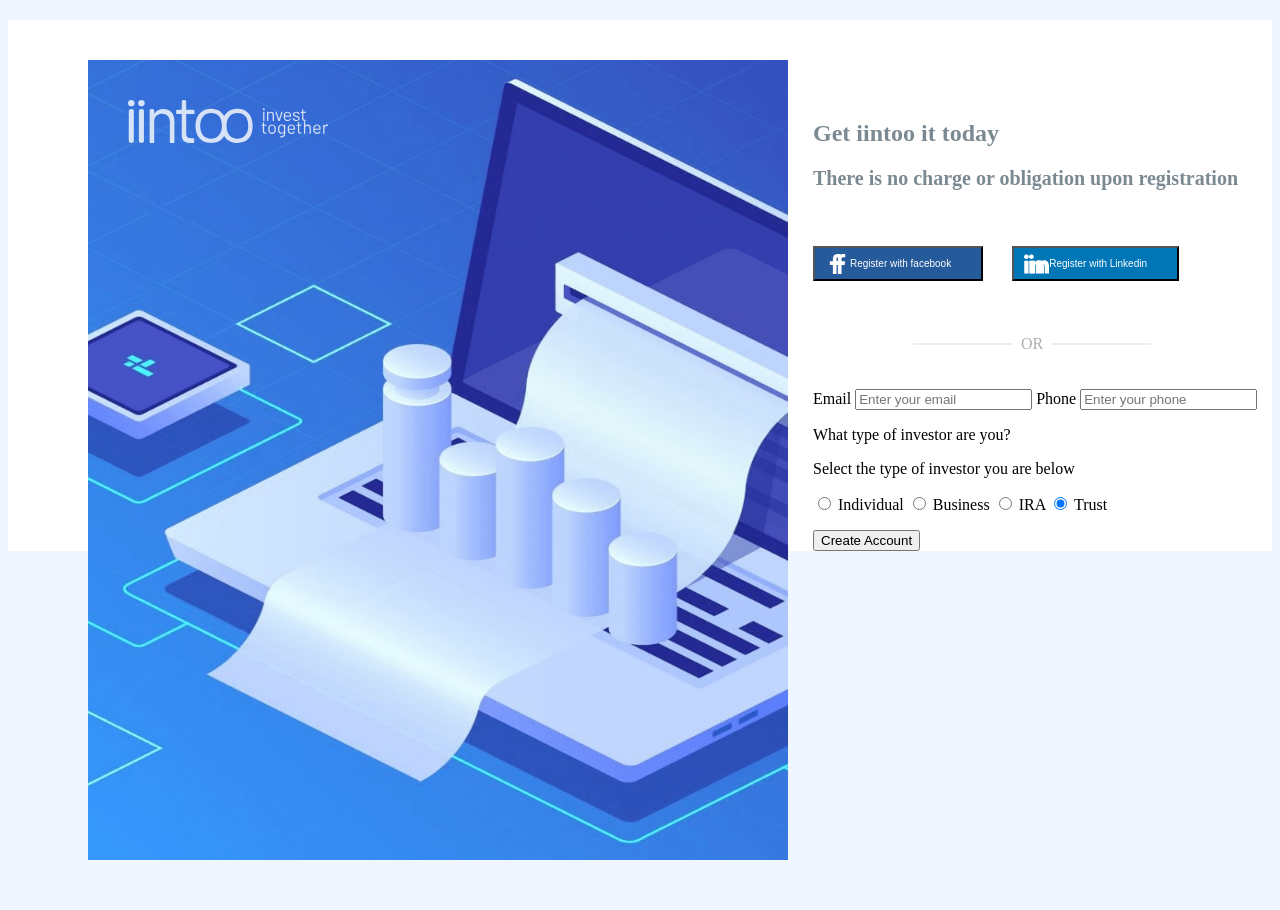
==== first.html @ 3dd86235 "first verstka" ====
<!DOCTYPE html>
<html lang="en">
<head>
    <meta charset="UTF-8">
    <meta name="viewport" content="width=device-width, initial-scale=1.0">
    <title>First verstka</title>
    <link rel="stylesheet" href="./style.css">
    
</head>
<header>
</header>
<body>
    <div class="first">
        <div class="design">
            <img src="./bg.jpg" alt="blue design with a laptop" class="bg">
            <img src="./logo.svg" class="logo" alt="logo">
        </div>

        <h2>
            Get iintoo it today
        </h2>

        <h3>
            There is no charge or obligation upon registration
        </h3>
        <br><br>

        <button class="facebook" type="submit">Register with facebook
             <img src="./facebook.svg" alt="Register with facebook" width="20" height="20" class="button-facebook">
        </button>

        <button class="Linkedin" type="submit">Register with Linkedin
            <img src="./linkedin.svg" alt="Linkedin" width="20" height="20" class="button-Linkedin">
        </button>
        <br><br><br><br>
        <div class="divider">OR</div>
        <br><br>
    
        <form action="" method="get" class="form-example">
            <div class="form-example">
                <label for="email">Email</label>
                <input type="email" id="email" name="email"
                placeholder="Enter your email" required>
                <label for="phone">Phone</label>
                <input type="phone" id="phone" name="phone"
                placeholder="Enter your phone" required>
            </div>

        <p>
           What type of investor are you?
        </p>
        <p>
           Select the type of investor you are below
        </p>
   

        <form action="" method="get" class="form-example">
            <div class="form-example">
                <input type="radio" id="Individual" name="options"
                value="Individual" checked>
                <label for="Individual">Individual</label>

                <input type="radio" id="Business" name="options"
                value="Business" checked>
                <label for="Business">Business</label>

                <input type="radio" id="IRA" name="options"
                value="IRA" checked>
                <label for="IRA">IRA</label>

                <input type="radio" id="Trust" name="options"
                value="Trust" checked>
                <label for="Trust">Trust</label>
            </div>

        <p>
           <button>Create Account</button>
        </p>
    </div>
</body>
</html>
---- style.css ----
@font-face{
  font-family: "Barlow";
  src: url("./Barlow-Black.otf") format("Barlow");
  font-weight: normal;
  font-style: normal;
}
.design{
  position: relative;
}
.bg {
  float: left;
  width: 700px;
  height: 800px;
  padding-top: 40px;
  padding-right: 25px;
  padding-bottom: 50px;
  padding-left: 80px;
}
.logo{
  position: absolute;
  top: 80px;          
  left: 120px;         
  width: 200px;        
  opacity: 0.8;    
}
.first{
    border-radius: 50px solid transparent;
    background-color: #FFFFFF;
    font-family: "Barlow";
}
body{
    background-color: #EFF6FF;
    font-family: "Barlow";
}
h2{
    font-size: 24px;
    color:#7B8A92;
    text-align: left;
    padding-top: 100px;
    font-family: "Barlow";
    margin: 20px;
}
h3{
    font-size: 20px;
    color:#7B8A92;
    text-align: left;
}
.facebook{
  background-color:#255A9B;
  font-size: 10px;
  float: center;
  color: #FFFFFF;
  display: inline-flex; /* Используем flexbox для выравнивания */
  align-items: center;  /* Центрируем иконку и текст по вертикали */
  padding: 10px 30px;
  cursor: pointer;
  position: relative;
  padding-left: 35px;
  box-sizing: border-box;
  margin-right: 25px;
}
.button-facebook{
  content: "";
  position: absolute;
  left: 10px;
  top: 50%;
  transform: translateY(-50%);
  width: 30px;
  height: 20px;
  background-image: url('./facebook.svg');
  background-size: contain;
  background-repeat: no-repeat;
}

.Linkedin{
  background-color: #0076B6;
  font-size: 10px;
  float: center;
  color: #FFFFFF;
  display: inline-flex; /* Используем flexbox для выравнивания */
  align-items: center;  /* Центрируем иконку и текст по вертикали */
  padding: 10px 30px;
  cursor: pointer;
  position: relative;
  padding-left: 35px;
}
.button-Linkedin {
  content: "";
  position: absolute;
  left: 10px; /* Позиция от левого края */
  top: 50%;
  transform: translateY(-50%); /* Центрирование по вертикали */
  width: 30px;
  height: 20px;
  background-image: url('./linkedin.svg');
  background-size: contain;
  background-repeat: no-repeat;
}
.divider {
    display: flex;
    align-items: center;
    text-align: center;
    color: #AFAFAF;
    padding-left: 100px;
  }

  .divider::before,
  .divider::after {
    content: '';
    flex-shrink: 2; /* Линия будет сжиматься быстрее, чем другие элементы */
  width: 100px;
    border-bottom: 2px solid #EEEEEE; /* Цвет линии */
  }

  .divider:not(:empty)::before {
    margin-right: .5em; /* Отступ текста от левой линии */
  }

  .divider:not(:empty)::after {
    margin-left: .5em; /* Отступ текста от правой линии */
  }

.input-group {
    border: 1px solid #ccc;
    padding: 10px;
    display: flex;
    flex-direction: column; /* Label над input */
    width: 250px;
  }
  .input-group label {
    font-weight: bold;
    margin-bottom: 5px;
  }
  .input-group input {
    border: 1px solid #aaa;
    padding: 5px;
  }
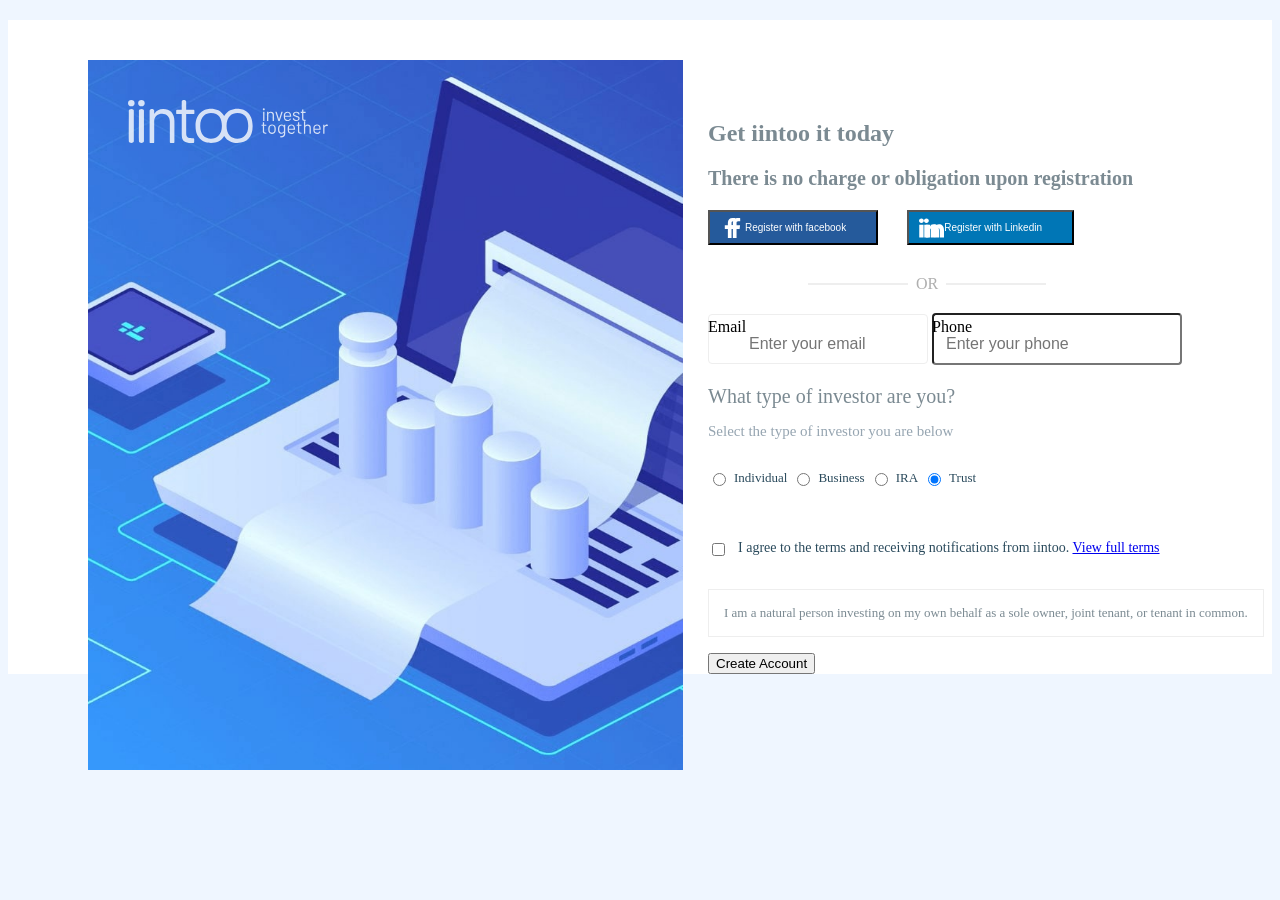
==== commit dccf1073: "123" ====
--- a/first.html
+++ b/first.html
@@ -16,66 +16,79 @@
             <img src="./logo.svg" class="logo" alt="logo">
         </div>
 
-        <h2>
-            Get iintoo it today
-        </h2>
+        <div class="design-2">
+             <h2>
+                Get iintoo it today
+            </h2>
 
-        <h3>
-            There is no charge or obligation upon registration
-        </h3>
-        <br><br>
+            <h3>
+                There is no charge or obligation upon registration
+            </h3>
+        
 
-        <button class="facebook" type="submit">Register with facebook
+            <button class="facebook" type="submit">Register with facebook
              <img src="./facebook.svg" alt="Register with facebook" width="20" height="20" class="button-facebook">
-        </button>
+            </button>
 
-        <button class="Linkedin" type="submit">Register with Linkedin
-            <img src="./linkedin.svg" alt="Linkedin" width="20" height="20" class="button-Linkedin">
-        </button>
-        <br><br><br><br>
-        <div class="divider">OR</div>
-        <br><br>
+            <button class="Linkedin" type="submit">Register with Linkedin
+                <img src="./linkedin.svg" alt="Linkedin" width="20" height="20" class="button-Linkedin">
+            </button>
+        
+
+            <div class="divider">OR</div>
+        
+
     
-        <form action="" method="get" class="form-example">
-            <div class="form-example">
-                <label for="email">Email</label>
-                <input type="email" id="email" name="email"
+            <form action="" method="get" class="email-phone">
+                <div class="email-phone">
+                   <label class="email" for="email">Email</label>
+                   <input type="email" id="email" name="email"
                 placeholder="Enter your email" required>
-                <label for="phone">Phone</label>
-                <input type="phone" id="phone" name="phone"
+                   <label class="phone" for="phone">Phone</label>
+                   <input type="phone" id="phone" name="phone"
                 placeholder="Enter your phone" required>
+                </div>
+
+            <p class="investor">
+                What type of investor are you?
+            </p>
+            <p class="select">
+                Select the type of investor you are below
+            </p>
+   
+
+            <form action="" method="get" class="choice">
+                <div class="type">
+                    <input type="radio" id="Individual" name="options"
+                value="Individual" checked>
+                    <label for="Individual">Individual</label>
+
+                    <input type="radio" id="Business" name="options"
+                value="Business" checked>
+                    <label for="Business">Business</label>
+
+                    <input type="radio" id="IRA" name="options"
+                value="IRA" checked>
+                    <label for="IRA">IRA</label>
+
+                    <input type="radio" id="Trust" name="options"
+                value="Trust" checked>
+                    <label for="Trust">Trust</label>
+                </div>
+                <br><br><br>
+
+            <div class="terms">
+                    <input type="checkbox">
+                    <span>I agree to the terms and receiving notifications from iintoo. <a href="#">View full terms</a></span>
+            </div>
+            <div class="dop">
+                    I am a natural person investing on my own behalf as a sole owner, joint tenant, or tenant in common.
             </div>
 
-        <p>
-           What type of investor are you?
-        </p>
-        <p>
-           Select the type of investor you are below
-        </p>
-   
-
-        <form action="" method="get" class="form-example">
-            <div class="form-example">
-                <input type="radio" id="Individual" name="options"
-                value="Individual" checked>
-                <label for="Individual">Individual</label>
-
-                <input type="radio" id="Business" name="options"
-                value="Business" checked>
-                <label for="Business">Business</label>
-
-                <input type="radio" id="IRA" name="options"
-                value="IRA" checked>
-                <label for="IRA">IRA</label>
-
-                <input type="radio" id="Trust" name="options"
-                value="Trust" checked>
-                <label for="Trust">Trust</label>
-            </div>
-
-        <p>
-           <button>Create Account</button>
-        </p>
+            <p class="Create">
+               <button>Create Account</button>
+            </p>
+        </div>
     </div>
 </body>
 </html>
--- a/style.css
+++ b/style.css
@@ -1,6 +1,9 @@
+* {
+  box-sizing: border-box;
+}
 @font-face{
   font-family: "Barlow";
-  src: url("./Barlow-Black.otf") format("Barlow");
+  src: url("./Barlow-Black.otf") format("otf");
   font-weight: normal;
   font-style: normal;
 }
@@ -50,8 +53,8 @@
   font-size: 10px;
   float: center;
   color: #FFFFFF;
-  display: inline-flex; /* Используем flexbox для выравнивания */
-  align-items: center;  /* Центрируем иконку и текст по вертикали */
+  display: inline-flex;
+  align-items: center;
   padding: 10px 30px;
   cursor: pointer;
   position: relative;
@@ -77,8 +80,8 @@
   font-size: 10px;
   float: center;
   color: #FFFFFF;
-  display: inline-flex; /* Используем flexbox для выравнивания */
-  align-items: center;  /* Центрируем иконку и текст по вертикали */
+  display: inline-flex; 
+  align-items: center; 
   padding: 10px 30px;
   cursor: pointer;
   position: relative;
@@ -87,9 +90,9 @@
 .button-Linkedin {
   content: "";
   position: absolute;
-  left: 10px; /* Позиция от левого края */
+  left: 10px;
   top: 50%;
-  transform: translateY(-50%); /* Центрирование по вертикали */
+  transform: translateY(-50%);
   width: 30px;
   height: 20px;
   background-image: url('./linkedin.svg');
@@ -102,36 +105,102 @@
     text-align: center;
     color: #AFAFAF;
     padding-left: 100px;
+    padding-top: 30px;
   }
 
   .divider::before,
   .divider::after {
     content: '';
-    flex-shrink: 2; /* Линия будет сжиматься быстрее, чем другие элементы */
+    flex-shrink: 2;
   width: 100px;
-    border-bottom: 2px solid #EEEEEE; /* Цвет линии */
+    border-bottom: 2px solid #EEEEEE;
   }
 
   .divider:not(:empty)::before {
-    margin-right: .5em; /* Отступ текста от левой линии */
+    margin-right: .5em;
   }
 
   .divider:not(:empty)::after {
-    margin-left: .5em; /* Отступ текста от правой линии */
-  }
-
-.input-group {
-    border: 1px solid #ccc;
-    padding: 10px;
-    display: flex;
-    flex-direction: column; /* Label над input */
-    width: 250px;
-  }
-  .input-group label {
-    font-weight: bold;
-    margin-bottom: 5px;
-  }
-  .input-group input {
-    border: 1px solid #aaa;
-    padding: 5px;
-  }+    margin-left: .5em;
+  }
+.email-phone {
+  position: relative;
+  margin-top: 20px;
+}
+#email {
+  border: 1px solid #EEEEEE;
+  border-radius: 4px;
+  padding: 20px 12px 10px;
+  font-size: 16px;
+  outline: none;
+  width: 220px;
+  padding-left: 40px;
+  color: #AFAFAF
+}
+.email {
+  position:absolute;
+  top: 5px;
+  color: #AFAFAF
+  font-size: 14px;
+  transition: all 0.2s ease;
+  pointer-events: none;
+}
+
+#phone {
+  color: #AFAFAF
+  border: 1px solid #EEEEEE;
+  border-radius: 4px;
+  padding: 20px 12px 10px;
+  font-size: 16px;
+  outline: none;
+  width: 250px;
+}
+.phone {
+  position: absolute;
+  text-align: center;
+  top: 5px;
+  color: #AFAFAF
+  font-size: 14px;
+  transition: all 0.2s ease;
+  pointer-events: none;
+}
+.investor {
+  color: #7B8A92;
+  font-size: 20px;
+  margin-bottom: 10px;
+}
+.select{
+  color: #96A5B1;
+  font-size: 15px;
+  margin-bottom: 30px;
+}
+.choice {
+  display: flex;
+  justify-content: space-between;
+  margin-bottom: 20px;
+  }
+
+.type {
+  font-size: 13px;
+  display: flex;
+  align-items: center;
+  gap: 5px;
+  color: #2A4A5C;
+  }
+.dop {
+  font-size: 13px;
+  border: 1px solid #EEEEEE;
+  padding: 15px;         
+  display: inline-block;
+  color: #7B8A92;
+}
+
+.terms {
+  font-size: 14px;
+  color: #2A4A5C;
+  margin-bottom: 30px;
+  display: flex;
+  align-items: flex-start;
+  gap: 10px;
+}
+  
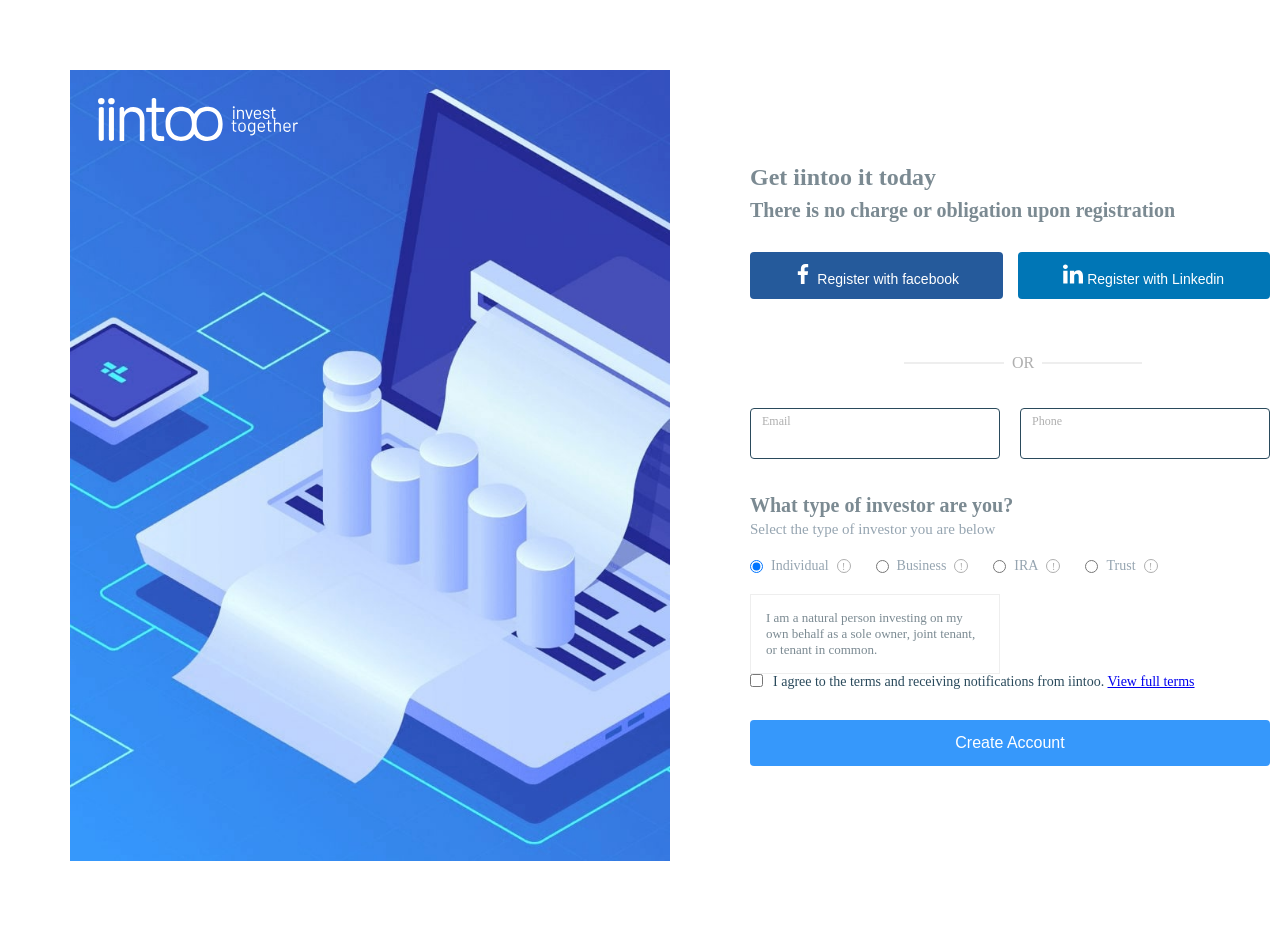
==== commit 05a38b30: "may" ====
--- a/first.html
+++ b/first.html
@@ -17,77 +17,89 @@
         </div>
 
         <div class="design-2">
-             <h2>
+            <div class="design-panel">
+                <h2>
                 Get iintoo it today
-            </h2>
+                </h2>
 
-            <h3>
+                <h3>
                 There is no charge or obligation upon registration
-            </h3>
+                </h3>
         
 
-            <button class="facebook" type="submit">Register with facebook
-             <img src="./facebook.svg" alt="Register with facebook" width="20" height="20" class="button-facebook">
-            </button>
+                <div class="social">
+                    <button class="facebook" type="submit">
+                    <img src="./facebook.svg" alt="facebook" width="20" height="20">
+                Register with facebook</button>
 
-            <button class="Linkedin" type="submit">Register with Linkedin
-                <img src="./linkedin.svg" alt="Linkedin" width="20" height="20" class="button-Linkedin">
-            </button>
+                    <button class="Linkedin" type="submit">
+                    <img src="./linkedin.svg" alt="Linkedin" width="20" height="20">
+                Register with Linkedin</button>
+                </div>
         
 
-            <div class="divider">OR</div>
+                <div class="divider">OR</div>
+                <br><br>
+                
+
         
+    
+                <form action="" method="get">
+                    <div class="email-phone">
+                        <div class="form-email-phone">
+                            <label for="email">Email</label>
+                            <input type="email" id="email" required>
+                        </div>
+                        <div class="form-email-phone">
+                            <label for="phone">Phone</label>
+                            <input type="tel" id="phone">
+                        </div>
+                    </div>
 
-    
-            <form action="" method="get" class="email-phone">
-                <div class="email-phone">
-                   <label class="email" for="email">Email</label>
-                   <input type="email" id="email" name="email"
-                placeholder="Enter your email" required>
-                   <label class="phone" for="phone">Phone</label>
-                   <input type="phone" id="phone" name="phone"
-                placeholder="Enter your phone" required>
-                </div>
+                
+                <div class="block-investor">
+                    <p class="investor">
+                    What type of investor are you?
+                    </p>
+                    <p class="select">
+                    Select the type of investor you are below
+                    </p>
 
-            <p class="investor">
-                What type of investor are you?
-            </p>
-            <p class="select">
-                Select the type of investor you are below
-            </p>
-   
+                    <div class="radio-group">
+                        <label class="radio-label">
+                            <input type="radio" name="investor_type" value="Individual" checked>
+                            Individual <span class="info-icon">!</span>
+                        </label>
+                        <label class="radio-label">
+                            <input type="radio" name="investor_type" value="Business">
+                            Business <span class="info-icon">!</span>
+                        </label>
+                        <label class="radio-label">
+                            <input type="radio" name="investor_type" value="IRA">
+                            IRA <span class="info-icon">!</span>
+                        </label>
+                        <label class="radio-label">
+                            <input type="radio" name="investor_type" value="Trust">
+                            Trust <span class="info-icon">!</span>
+                        </label>
+                    </div>
+                </div>      
+                
+                <div class="dop">
+                    I am a natural person investing on my own behalf as a sole owner, joint tenant, or tenant in common.
+                </div>    
+                
 
-            <form action="" method="get" class="choice">
-                <div class="type">
-                    <input type="radio" id="Individual" name="options"
-                value="Individual" checked>
-                    <label for="Individual">Individual</label>
-
-                    <input type="radio" id="Business" name="options"
-                value="Business" checked>
-                    <label for="Business">Business</label>
-
-                    <input type="radio" id="IRA" name="options"
-                value="IRA" checked>
-                    <label for="IRA">IRA</label>
-
-                    <input type="radio" id="Trust" name="options"
-                value="Trust" checked>
-                    <label for="Trust">Trust</label>
-                </div>
-                <br><br><br>
-
-            <div class="terms">
+                <div class="terms">
                     <input type="checkbox">
                     <span>I agree to the terms and receiving notifications from iintoo. <a href="#">View full terms</a></span>
+                </div>
+           
+
+               <div>
+                   <button class="Create">Create Account</button>
+               </div>
             </div>
-            <div class="dop">
-                    I am a natural person investing on my own behalf as a sole owner, joint tenant, or tenant in common.
-            </div>
-
-            <p class="Create">
-               <button>Create Account</button>
-            </p>
         </div>
     </div>
 </body>
--- a/style.css
+++ b/style.css
@@ -1,119 +1,139 @@
 * {
   box-sizing: border-box;
+  margin: 0;
+  padding: 0;
 }
 @font-face{
   font-family: "Barlow";
-  src: url("./Barlow-Black.otf") format("otf");
+  src: url("./Barlow-Light.otf") format("opentype");
   font-weight: normal;
   font-style: normal;
 }
+.first{
+  display: flex;
+  justify-content: space-around;
+  box-sizing: border-box;
+  background-color: #FFFFFF;
+  font-family: "Barlow";
+  width: 100%;
+  
+}
 .design{
-  position: relative;
-}
+  max-width: 700px;
+  display: grid;
+  margin: 30px;
+  place-items: center;
+}
+.design > img {
+  grid-area: 1 / 1;
+}
+.design-2{
+  flex: 1;
+  background-color: #ffffff;
+  display: flex;
+  align-items: center;
+  /*justify-content: center;*/
+  padding: 10px;
+  /*flex-direction: column;
+  justify-content: flex-start;
+  align-self:center;
+  padding: 100px;*/
+}
+.design-panel {
+  width: 100%;
+  max-width: 540px;
+}
+
 .bg {
-  float: left;
-  width: 700px;
+  display: block;
+  width: 600px;
+  max-width: 100%;  
+  z-index: 1;
+  margin: 40px;
+
+  
+  /*float: left;
   height: 800px;
   padding-top: 40px;
   padding-right: 25px;
   padding-bottom: 50px;
-  padding-left: 80px;
-}
+  padding-left: 80px;*/
+}
+
 .logo{
-  position: absolute;
-  top: 80px;          
-  left: 120px;         
-  width: 200px;        
-  opacity: 0.8;    
-}
-.first{
-    border-radius: 50px solid transparent;
-    background-color: #FFFFFF;
-    font-family: "Barlow";
-}
+  z-index: 2;
+  width: 200px;             
+  display: flex;
+  justify-self: start;
+  align-self: start;
+  margin-top: 10%;            
+  margin-left: 10%;   
+}
+
+
 body{
     background-color: #EFF6FF;
-    font-family: "Barlow";
+    
 }
 h2{
     font-size: 24px;
     color:#7B8A92;
-    text-align: left;
-    padding-top: 100px;
-    font-family: "Barlow";
-    margin: 20px;
+    font-weight: 600;
+    margin-bottom: 8px;
+    /*display: flex;
+    align-content: space-around;
+    font-weight: bold;*/
 }
 h3{
     font-size: 20px;
     color:#7B8A92;
-    text-align: left;
+    margin-bottom: 30px;
+   
+}
+.social{
+  display: flex;
+  gap: 15px;
+  margin-bottom: 25px;
 }
 .facebook{
   background-color:#255A9B;
-  font-size: 10px;
-  float: center;
-  color: #FFFFFF;
-  display: inline-flex;
-  align-items: center;
-  padding: 10px 30px;
-  cursor: pointer;
-  position: relative;
-  padding-left: 35px;
-  box-sizing: border-box;
-  margin-right: 25px;
-}
-.button-facebook{
-  content: "";
-  position: absolute;
-  left: 10px;
-  top: 50%;
-  transform: translateY(-50%);
-  width: 30px;
-  height: 20px;
-  background-image: url('./facebook.svg');
-  background-size: contain;
-  background-repeat: no-repeat;
+  flex: 1;
+  padding: 12px;
+  border: none;
+  border-radius: 4px;
+  color: #ffffff;
+  font-weight: 100;
+  font-size: 14px;
+  cursor: pointer;
 }
 
 .Linkedin{
   background-color: #0076B6;
-  font-size: 10px;
-  float: center;
-  color: #FFFFFF;
-  display: inline-flex; 
-  align-items: center; 
-  padding: 10px 30px;
-  cursor: pointer;
-  position: relative;
-  padding-left: 35px;
-}
-.button-Linkedin {
-  content: "";
-  position: absolute;
-  left: 10px;
-  top: 50%;
-  transform: translateY(-50%);
-  width: 30px;
-  height: 20px;
-  background-image: url('./linkedin.svg');
-  background-size: contain;
-  background-repeat: no-repeat;
-}
+  flex: 1;
+  padding: 12px;
+  border: none;
+  border-radius: 4px;
+  color: #ffffff;
+  font-weight: 100;
+  font-size: 14px;
+  cursor: pointer;
+}
+
 .divider {
-    display: flex;
-    align-items: center;
-    text-align: center;
-    color: #AFAFAF;
-    padding-left: 100px;
-    padding-top: 30px;
+  display: flex;
+  align-items: center;
+  text-align: center;
+  color: #AFAFAF;
+  padding-left: 154px;
+  padding-top: 30px;
   }
 
   .divider::before,
   .divider::after {
-    content: '';
-    flex-shrink: 2;
+  content: '';
+  flex-shrink: 2;
   width: 100px;
-    border-bottom: 2px solid #EEEEEE;
+  border-bottom: 2px solid #EEEEEE;
   }
 
   .divider:not(:empty)::before {
@@ -123,76 +143,88 @@
   .divider:not(:empty)::after {
     margin-left: .5em;
   }
+
 .email-phone {
+  display: flex;
+  gap: 20px;
+  margin-bottom: 35px;
+}
+
+.form-email-phone {
+  flex: 1;
   position: relative;
-  margin-top: 20px;
-}
-#email {
-  border: 1px solid #EEEEEE;
-  border-radius: 4px;
-  padding: 20px 12px 10px;
-  font-size: 16px;
+}
+
+.form-email-phone input {
+
+
+width: 100%;
+  padding: 22px 12px 10px 12px;
+  border: 1px solid #2A4A5C;
+  border-radius: 4px;
+  font-size: 15px;
+  color: #AFAFAF;
   outline: none;
-  width: 220px;
-  padding-left: 40px;
-  color: #AFAFAF
-}
-.email {
-  position:absolute;
-  top: 5px;
-  color: #AFAFAF
-  font-size: 14px;
-  transition: all 0.2s ease;
+}
+
+.form-email-phone label {
+  position: absolute;
+  left: 12px;
+  top: 6px;
+  font-size: 12px;
+  color: #AFAFAF;
   pointer-events: none;
 }
-
-#phone {
-  color: #AFAFAF
-  border: 1px solid #EEEEEE;
-  border-radius: 4px;
-  padding: 20px 12px 10px;
-  font-size: 16px;
-  outline: none;
-  width: 250px;
-}
-.phone {
-  position: absolute;
-  text-align: center;
-  top: 5px;
-  color: #AFAFAF
-  font-size: 14px;
-  transition: all 0.2s ease;
-  pointer-events: none;
+.block-investor {
+  border: none;
+  margin-bottom: 20px;
 }
 .investor {
   color: #7B8A92;
   font-size: 20px;
-  margin-bottom: 10px;
+  font-weight: 600;
+  margin-bottom: 4px;
 }
 .select{
   color: #96A5B1;
   font-size: 15px;
-  margin-bottom: 30px;
-}
-.choice {
-  display: flex;
-  justify-content: space-between;
   margin-bottom: 20px;
-  }
-
-.type {
-  font-size: 13px;
-  display: flex;
-  align-items: center;
-  gap: 5px;
-  color: #2A4A5C;
-  }
+}
+.radio-group {
+  display: flex;
+  gap: 25px;
+  margin-bottom: 20px;
+}
+
+.radio-label {
+  display: flex;
+  align-items: center;
+  gap: 8px;
+  font-size: 14px;
+  color: #96A5B1;
+  cursor: pointer;
+  position: relative;
+}
+.info-icon {
+  display: inline-flex;
+  align-items: center;
+  justify-content: center;
+  color: #AFAFAF;
+  font-size: 11px;
+  border: 1px solid #AFAFAF;
+  border-radius: 50%;
+  width: 14px;
+  height: 14px;
+  cursor: pointer;
+}
+
 .dop {
   font-size: 13px;
   border: 1px solid #EEEEEE;
   padding: 15px;         
   display: inline-block;
   color: #7B8A92;
+  width: 250px;
 }
 
 .terms {
@@ -203,4 +235,14 @@
   align-items: flex-start;
   gap: 10px;
 }
-  +.Create{
+  background-color: #3698FB;
+  width: 100%;
+  color: #FFFFFF;
+  border: none;
+  padding: 14px;
+  font-size: 16px;
+  font-weight: 500;
+  border-radius: 4px;
+  cursor: pointer;
+}
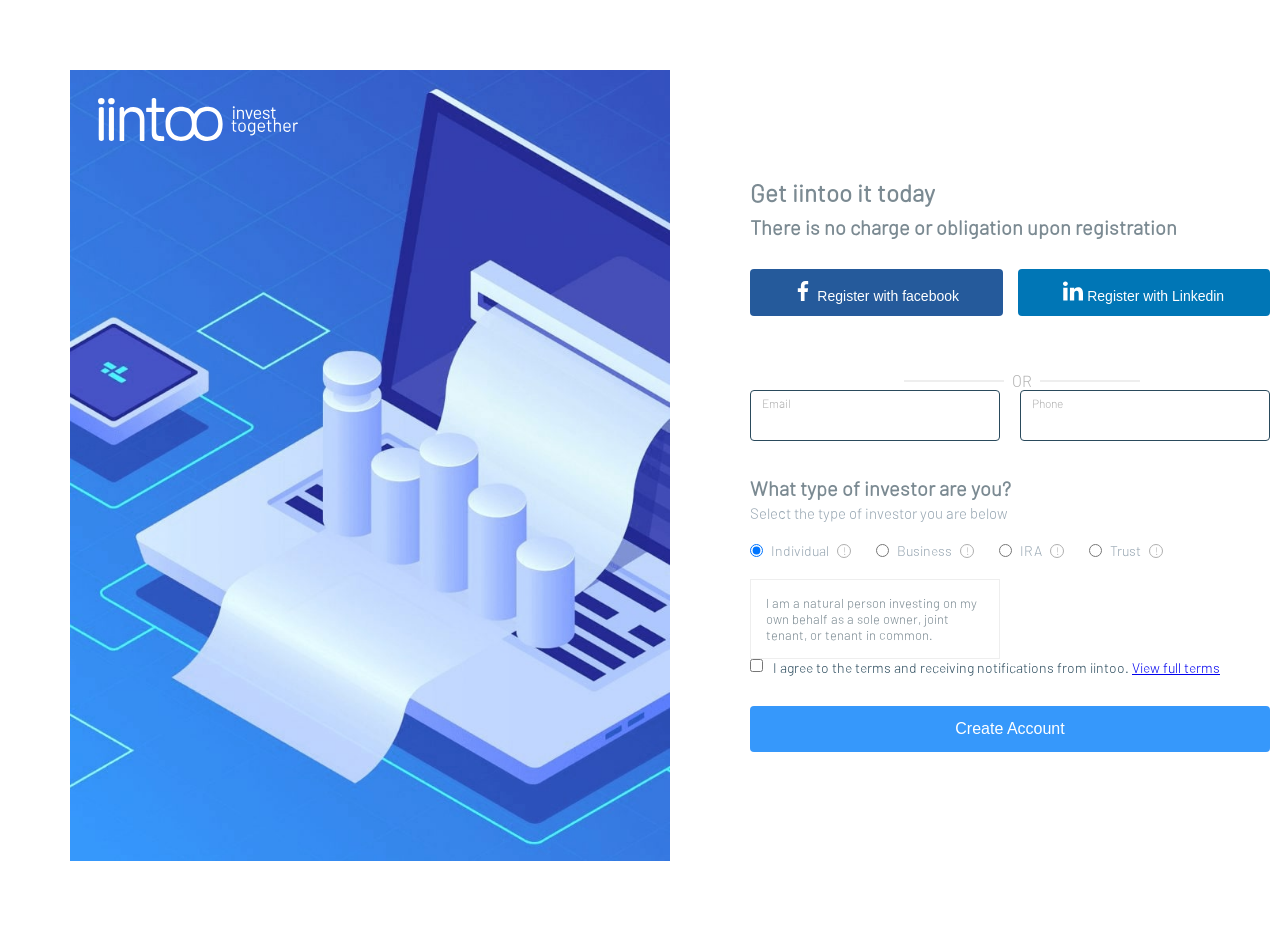
==== commit 70d560a5: "may" ====
--- a/first.html
+++ b/first.html
@@ -39,7 +39,6 @@
         
 
                 <div class="divider">OR</div>
-                <br><br>
                 
 
         
--- a/style.css
+++ b/style.css
@@ -67,10 +67,16 @@
   justify-self: start;
   align-self: start;
   margin-top: 10%;            
-  margin-left: 10%;   
-}
-
-
+  margin-left: 10%; 
+
+  /*
+  top: 80px;          
+  left: 120px;         
+  width: 200px;        
+  opacity: 0.8; */   
+}
+
+}
 body{
     background-color: #EFF6FF;
     
@@ -104,7 +110,10 @@
   color: #ffffff;
   font-weight: 100;
   font-size: 14px;
-  cursor: pointer;
+  /*font-size: 10px;
+  color: #FFFFFF;
+  display: inline-flex;
+  align-items: center;*/
 }
 
 .Linkedin{
@@ -116,7 +125,10 @@
   color: #ffffff;
   font-weight: 100;
   font-size: 14px;
-  cursor: pointer;
+  /*font-size: 10px;
+  color: #FFFFFF;
+  display: inline-flex; 
+  align-items: center; */
 }
 
 .divider {
@@ -143,7 +155,70 @@
   .divider:not(:empty)::after {
     margin-left: .5em;
   }
-
+/*.email-phone {
+  display: flex;
+  gap: 20px;                 
+  width: 100%;               
+  max-width: 600px;
+  flex-direction:row;
+}
+
+.form-email-phone {
+  flex: 1;              
+  display: flex;
+  flex-direction: column;
+  position: relative;
+}
+.form-email-phone input {
+  width: 100%;
+  height: 50px;            
+  padding: 15px;           
+  font-size: 14px;
+  color: #333;
+  background-color: #fff;
+  border: 1px solid #e0e0e0; 
+  border-radius: 6px;       
+  box-sizing: border-box;    
+  outline: none;
+  transition: border-color 0.2s ease;
+  color: #AFAFAF;
+}
+.email {
+  color: #AFAFAF
+  flex: 1;
+  position: relative;
+  border-bottom: 1px solid #e1e4e6;
+  padding-bottom: 5px;
+}
+#email {
+  border: 1px solid #EEEEEE;
+  border-radius: 4px;
+  color: #AFAFAF
+  width: 100%;
+  border: none;
+  outline: none;
+  font-size: 15px;
+  padding: 4px 0;
+}
+.phone {
+  display: block;
+  color: #AFAFAF
+  font-size: 14px;
+  margin-bottom: 4px;
+  position: relative;
+  border-bottom: 1px solid #e1e4e6;
+  padding-bottom: 5px;
+}
+#phone {
+  border: 1px solid #EEEEEE;
+  border-radius: 4px;
+  color: #AFAFAF
+  width: 100%;
+  border: none;
+  outline: none;
+  font-size: 15px;
+  padding: 4px 0;
+}*/
 .email-phone {
   display: flex;
   gap: 20px;
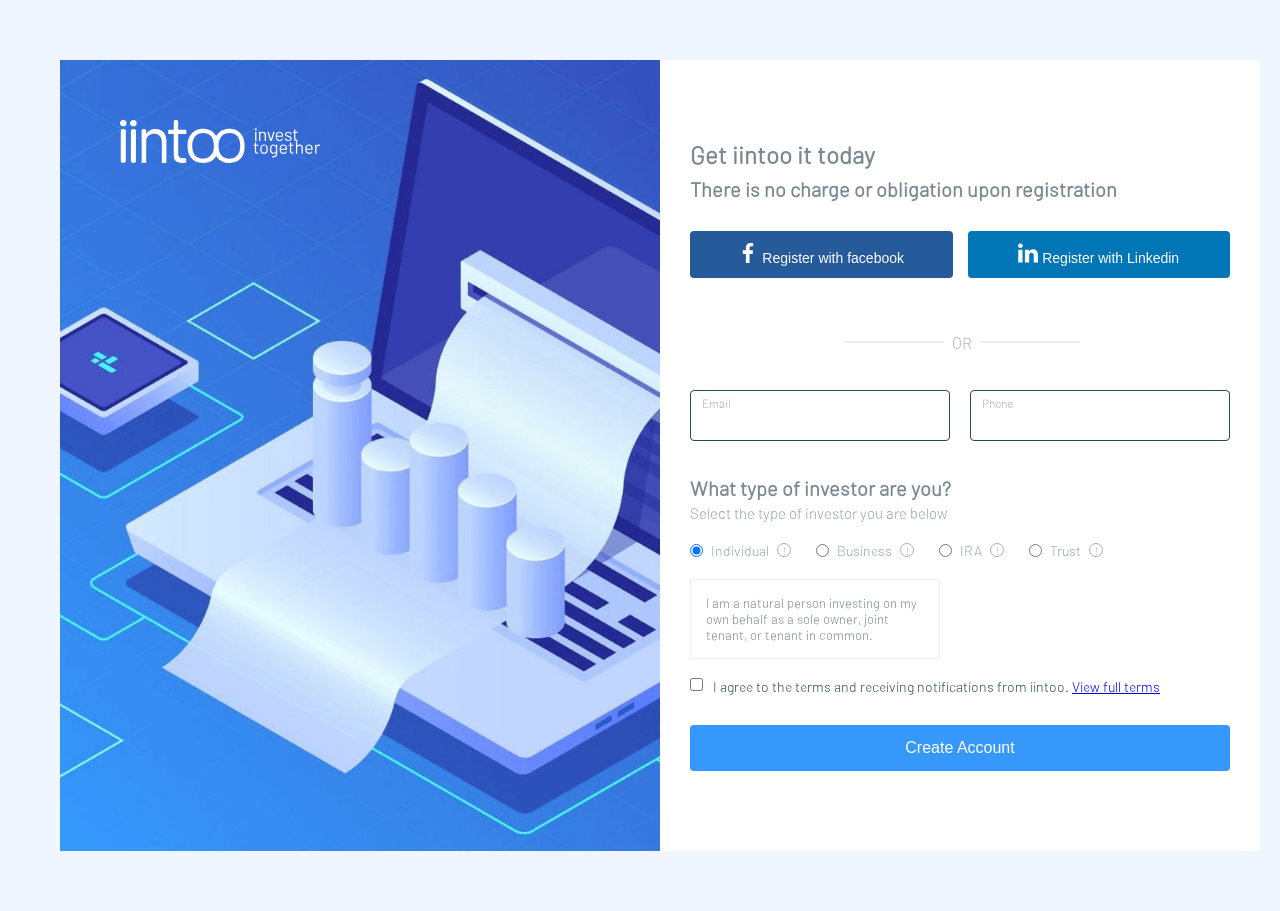
==== commit 486034cb: "may" ====
--- a/first.html
+++ b/first.html
@@ -39,7 +39,8 @@
         
 
                 <div class="divider">OR</div>
-                
+                <br><br>
+
 
         
     
@@ -87,7 +88,7 @@
                 <div class="dop">
                     I am a natural person investing on my own behalf as a sole owner, joint tenant, or tenant in common.
                 </div>    
-                
+                <br><br>
 
                 <div class="terms">
                     <input type="checkbox">
--- a/style.css
+++ b/style.css
@@ -11,17 +11,18 @@
 }
 .first{
   display: flex;
-  justify-content: space-around;
+  /*justify-content: space-around;*/
   box-sizing: border-box;
   background-color: #FFFFFF;
   font-family: "Barlow";
   width: 100%;
-  
+  margin: 60px;
+  max-width: 1200px;
 }
 .design{
   max-width: 700px;
   display: grid;
-  margin: 30px;
+  margin: 0px;
   place-items: center;
 }
 .design > img {
@@ -33,15 +34,13 @@
   display: flex;
   align-items: center;
   /*justify-content: center;*/
-  padding: 10px;
-  /*flex-direction: column;
-  justify-content: flex-start;
-  align-self:center;
-  padding: 100px;*/
+  padding: 0px;
+  
 }
 .design-panel {
   width: 100%;
   max-width: 540px;
+  margin: 30px;
 }
 
 .bg {
@@ -49,15 +48,8 @@
   width: 600px;
   max-width: 100%;  
   z-index: 1;
-  margin: 40px;
-
-  
-  /*float: left;
-  height: 800px;
-  padding-top: 40px;
-  padding-right: 25px;
-  padding-bottom: 50px;
-  padding-left: 80px;*/
+  margin: 0px;
+
 }
 
 .logo{
@@ -68,15 +60,9 @@
   align-self: start;
   margin-top: 10%;            
   margin-left: 10%; 
-
-  /*
-  top: 80px;          
-  left: 120px;         
-  width: 200px;        
-  opacity: 0.8; */   
-}
-
-}
+  
+}
+
 body{
     background-color: #EFF6FF;
     
@@ -86,9 +72,7 @@
     color:#7B8A92;
     font-weight: 600;
     margin-bottom: 8px;
-    /*display: flex;
-    align-content: space-around;
-    font-weight: bold;*/
+  
 }
 h3{
     font-size: 20px;
@@ -110,10 +94,7 @@
   color: #ffffff;
   font-weight: 100;
   font-size: 14px;
-  /*font-size: 10px;
-  color: #FFFFFF;
-  display: inline-flex;
-  align-items: center;*/
+ 
 }
 
 .Linkedin{
@@ -125,10 +106,7 @@
   color: #ffffff;
   font-weight: 100;
   font-size: 14px;
-  /*font-size: 10px;
-  color: #FFFFFF;
-  display: inline-flex; 
-  align-items: center; */
+
 }
 
 .divider {
@@ -155,70 +133,7 @@
   .divider:not(:empty)::after {
     margin-left: .5em;
   }
-/*.email-phone {
-  display: flex;
-  gap: 20px;                 
-  width: 100%;               
-  max-width: 600px;
-  flex-direction:row;
-}
-
-.form-email-phone {
-  flex: 1;              
-  display: flex;
-  flex-direction: column;
-  position: relative;
-}
-.form-email-phone input {
-  width: 100%;
-  height: 50px;            
-  padding: 15px;           
-  font-size: 14px;
-  color: #333;
-  background-color: #fff;
-  border: 1px solid #e0e0e0; 
-  border-radius: 6px;       
-  box-sizing: border-box;    
-  outline: none;
-  transition: border-color 0.2s ease;
-  color: #AFAFAF;
-}
-.email {
-  color: #AFAFAF
-  flex: 1;
-  position: relative;
-  border-bottom: 1px solid #e1e4e6;
-  padding-bottom: 5px;
-}
-#email {
-  border: 1px solid #EEEEEE;
-  border-radius: 4px;
-  color: #AFAFAF
-  width: 100%;
-  border: none;
-  outline: none;
-  font-size: 15px;
-  padding: 4px 0;
-}
-.phone {
-  display: block;
-  color: #AFAFAF
-  font-size: 14px;
-  margin-bottom: 4px;
-  position: relative;
-  border-bottom: 1px solid #e1e4e6;
-  padding-bottom: 5px;
-}
-#phone {
-  border: 1px solid #EEEEEE;
-  border-radius: 4px;
-  color: #AFAFAF
-  width: 100%;
-  border: none;
-  outline: none;
-  font-size: 15px;
-  padding: 4px 0;
-}*/
+
 .email-phone {
   display: flex;
   gap: 20px;
